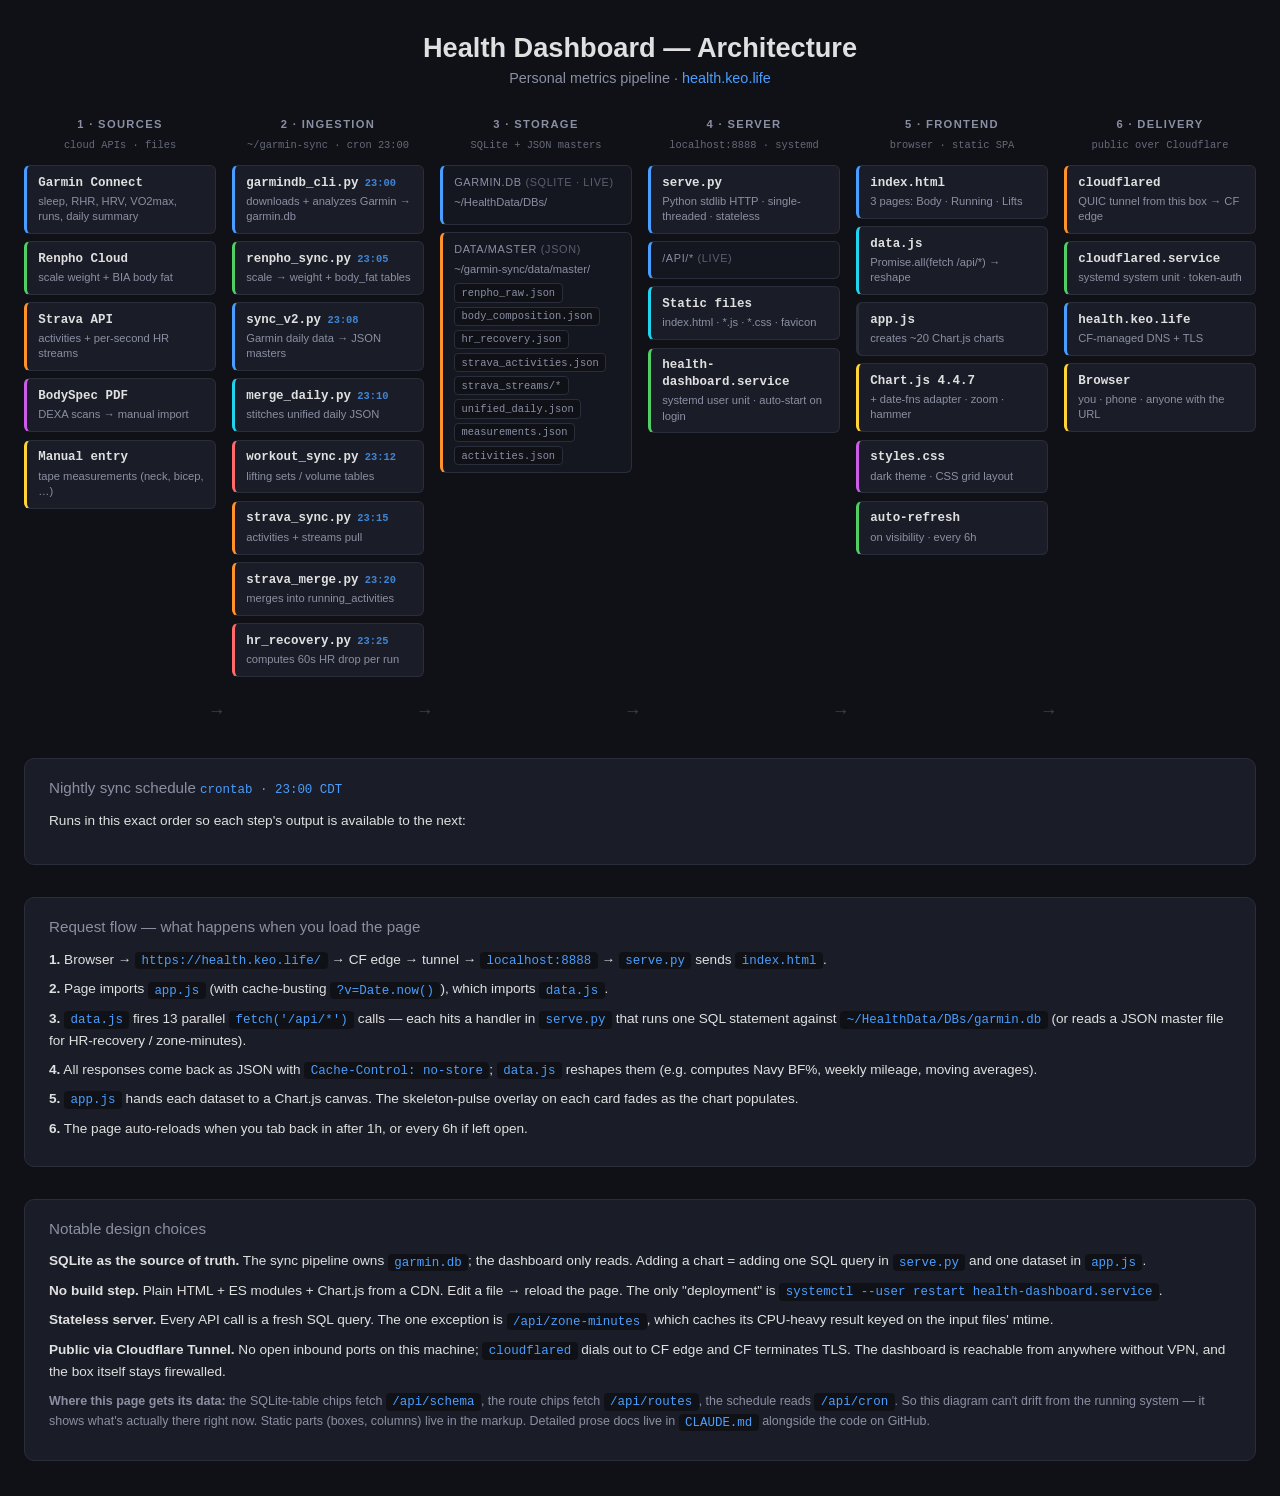
==== architecture.html @ b56cbbe9 "Live architecture page + cross-chart crosshair architecture.html: - DB-tables chip list now fetches " ====
<!DOCTYPE html>
<html lang="en">
<head>
  <meta charset="UTF-8">
  <meta name="viewport" content="width=device-width, initial-scale=1.0">
  <title>Health Dashboard — Architecture</title>
  <link rel="icon" type="image/svg+xml" href="favicon.svg">
  <style>
    :root {
      --bg: #0f1117;
      --card-bg: #1a1d27;
      --card-bg-2: #141720;
      --border: #2a2d3a;
      --text: #e0e0e0;
      --text-muted: #8b8fa3;
      --accent: #4a9eff;
      --green: #51cf66;
      --red: #ff6b6b;
      --yellow: #ffd43b;
      --purple: #cc5de8;
      --orange: #ff922b;
      --cyan: #22d3ee;
    }
    * { margin: 0; padding: 0; box-sizing: border-box; }
    body {
      background: var(--bg);
      color: var(--text);
      font-family: -apple-system, BlinkMacSystemFont, 'Segoe UI', Roboto, sans-serif;
      padding: 2rem 1.5rem 3rem;
      min-height: 100vh;
    }
    header { text-align: center; margin-bottom: 2rem; }
    header h1 { font-size: 1.7rem; font-weight: 600; }
    header .subtitle {
      color: var(--text-muted);
      font-size: 0.9rem;
      margin-top: 0.35rem;
    }
    header a { color: var(--accent); text-decoration: none; }
    header a:hover { text-decoration: underline; }

    /* ── Diagram grid ─────────────────────────────────────── */
    .diagram {
      display: grid;
      grid-template-columns: repeat(6, minmax(0, 1fr));
      gap: 1rem;
      max-width: 1700px;
      margin: 0 auto;
      position: relative;
    }
    .col-title {
      font-size: 0.7rem;
      text-transform: uppercase;
      letter-spacing: 0.12em;
      color: var(--text-muted);
      margin-bottom: 0.6rem;
      text-align: center;
      font-weight: 700;
    }
    .col-subtitle {
      font-size: 0.65rem;
      color: var(--text-muted);
      text-align: center;
      margin-bottom: 0.85rem;
      opacity: 0.7;
      font-family: ui-monospace, SFMono-Regular, Menlo, monospace;
    }
    .col { display: flex; flex-direction: column; gap: 0.45rem; }

    .node {
      background: var(--card-bg);
      border: 1px solid var(--border);
      border-left-width: 3px;
      border-radius: 6px;
      padding: 0.55rem 0.7rem;
      font-size: 0.82rem;
      line-height: 1.35;
      transition: transform 0.15s, border-color 0.15s;
    }
    .node:hover {
      transform: translateY(-1px);
      border-color: var(--accent);
    }
    .node-name {
      font-weight: 600;
      font-family: ui-monospace, SFMono-Regular, Menlo, monospace;
      font-size: 0.78rem;
    }
    .node-desc {
      color: var(--text-muted);
      font-size: 0.7rem;
      margin-top: 0.15rem;
    }
    .node-time {
      display: inline-block;
      color: var(--accent);
      font-size: 0.65rem;
      font-family: ui-monospace, monospace;
      margin-left: 0.4rem;
      opacity: 0.8;
    }

    .node.blue   { border-left-color: var(--accent); }
    .node.green  { border-left-color: var(--green); }
    .node.red    { border-left-color: var(--red); }
    .node.yellow { border-left-color: var(--yellow); }
    .node.purple { border-left-color: var(--purple); }
    .node.orange { border-left-color: var(--orange); }
    .node.cyan   { border-left-color: var(--cyan); }

    .node.cluster {
      background: var(--card-bg-2);
      padding: 0.55rem 0.7rem 0.45rem;
    }
    .cluster-title {
      font-size: 0.68rem;
      color: var(--text-muted);
      text-transform: uppercase;
      letter-spacing: 0.06em;
      margin-bottom: 0.35rem;
    }
    .cluster-items {
      display: flex;
      flex-wrap: wrap;
      gap: 0.25rem;
    }
    .chip {
      background: var(--bg);
      border: 1px solid var(--border);
      color: var(--text-muted);
      border-radius: 4px;
      padding: 0.1rem 0.4rem;
      font-size: 0.65rem;
      font-family: ui-monospace, monospace;
    }

    /* ── Inter-column arrows (decorative) ──────────────────── */
    .arrow-row {
      grid-column: 1 / -1;
      display: grid;
      grid-template-columns: repeat(6, minmax(0, 1fr));
      gap: 1rem;
      margin: 0.5rem 0 0.25rem;
    }
    .arrow {
      display: flex;
      align-items: center;
      justify-content: flex-end;
      color: var(--text-muted);
      font-size: 1.1rem;
      opacity: 0.4;
      margin-right: -0.6rem;
    }

    /* ── Bottom sections ───────────────────────────────────── */
    .section {
      max-width: 1700px;
      margin: 2rem auto 0;
      padding: 1.25rem 1.5rem;
      background: var(--card-bg);
      border: 1px solid var(--border);
      border-radius: 10px;
    }
    .section h2 {
      font-size: 0.95rem;
      color: var(--text-muted);
      font-weight: 500;
      margin-bottom: 0.85rem;
    }
    .section p {
      font-size: 0.85rem;
      color: var(--text);
      line-height: 1.55;
      margin-bottom: 0.45rem;
    }
    .section code {
      background: var(--bg);
      padding: 0.1rem 0.4rem;
      border-radius: 4px;
      font-size: 0.78rem;
      color: var(--accent);
      font-family: ui-monospace, monospace;
    }

    /* ── Schedule timeline ─────────────────────────────────── */
    .timeline {
      display: grid;
      grid-template-columns: repeat(8, minmax(0, 1fr));
      gap: 0.5rem;
      margin-top: 0.5rem;
    }
    .tl-step {
      background: var(--card-bg-2);
      border: 1px solid var(--border);
      border-radius: 6px;
      padding: 0.5rem 0.6rem;
      text-align: center;
    }
    .tl-time {
      font-family: ui-monospace, monospace;
      font-size: 0.75rem;
      color: var(--accent);
      font-weight: 600;
    }
    .tl-name {
      font-family: ui-monospace, monospace;
      font-size: 0.7rem;
      color: var(--text);
      margin-top: 0.15rem;
    }
    .tl-desc {
      font-size: 0.62rem;
      color: var(--text-muted);
      margin-top: 0.2rem;
      line-height: 1.3;
    }

    @media (max-width: 1200px) {
      .diagram { grid-template-columns: repeat(2, 1fr); }
      .arrow-row { display: none; }
      .col-title::before { content: '› '; opacity: 0.5; }
      .timeline { grid-template-columns: repeat(2, 1fr); }
    }
  </style>
</head>
<body>
  <header>
    <h1>Health Dashboard — Architecture</h1>
    <p class="subtitle">Personal metrics pipeline · <a href="https://health.keo.life" target="_blank" rel="noopener">health.keo.life</a></p>
  </header>

  <!-- ── Main flow diagram ──────────────────────────────────────── -->
  <div class="diagram">

    <!-- Col 1: External -->
    <div>
      <div class="col-title">1 · Sources</div>
      <div class="col-subtitle">cloud APIs · files</div>
      <div class="col">
        <div class="node blue">
          <div class="node-name">Garmin Connect</div>
          <div class="node-desc">sleep, RHR, HRV, VO2max, runs, daily summary</div>
        </div>
        <div class="node green">
          <div class="node-name">Renpho Cloud</div>
          <div class="node-desc">scale weight + BIA body fat</div>
        </div>
        <div class="node orange">
          <div class="node-name">Strava API</div>
          <div class="node-desc">activities + per-second HR streams</div>
        </div>
        <div class="node purple">
          <div class="node-name">BodySpec PDF</div>
          <div class="node-desc">DEXA scans → manual import</div>
        </div>
        <div class="node yellow">
          <div class="node-name">Manual entry</div>
          <div class="node-desc">tape measurements (neck, bicep, …)</div>
        </div>
      </div>
    </div>

    <!-- Col 2: Sync -->
    <div>
      <div class="col-title">2 · Ingestion</div>
      <div class="col-subtitle">~/garmin-sync · cron 23:00</div>
      <div class="col">
        <div class="node blue">
          <div class="node-name">garmindb_cli.py<span class="node-time">23:00</span></div>
          <div class="node-desc">downloads + analyzes Garmin → garmin.db</div>
        </div>
        <div class="node green">
          <div class="node-name">renpho_sync.py<span class="node-time">23:05</span></div>
          <div class="node-desc">scale → weight + body_fat tables</div>
        </div>
        <div class="node blue">
          <div class="node-name">sync_v2.py<span class="node-time">23:08</span></div>
          <div class="node-desc">Garmin daily data → JSON masters</div>
        </div>
        <div class="node cyan">
          <div class="node-name">merge_daily.py<span class="node-time">23:10</span></div>
          <div class="node-desc">stitches unified daily JSON</div>
        </div>
        <div class="node red">
          <div class="node-name">workout_sync.py<span class="node-time">23:12</span></div>
          <div class="node-desc">lifting sets / volume tables</div>
        </div>
        <div class="node orange">
          <div class="node-name">strava_sync.py<span class="node-time">23:15</span></div>
          <div class="node-desc">activities + streams pull</div>
        </div>
        <div class="node orange">
          <div class="node-name">strava_merge.py<span class="node-time">23:20</span></div>
          <div class="node-desc">merges into running_activities</div>
        </div>
        <div class="node red">
          <div class="node-name">hr_recovery.py<span class="node-time">23:25</span></div>
          <div class="node-desc">computes 60s HR drop per run</div>
        </div>
      </div>
    </div>

    <!-- Col 3: Storage -->
    <div>
      <div class="col-title">3 · Storage</div>
      <div class="col-subtitle">SQLite + JSON masters</div>
      <div class="col">
        <div class="node blue cluster">
          <div class="cluster-title">garmin.db <span style="opacity:0.6">(SQLite · live)</span></div>
          <div class="node-desc" style="margin-bottom:0.4rem">~/HealthData/DBs/</div>
          <div class="cluster-items" id="dbTablesChips"></div>
        </div>
        <div class="node orange cluster">
          <div class="cluster-title">data/master <span style="opacity:0.6">(JSON)</span></div>
          <div class="node-desc" style="margin-bottom:0.4rem">~/garmin-sync/data/master/</div>
          <div class="cluster-items">
            <span class="chip">renpho_raw.json</span>
            <span class="chip">body_composition.json</span>
            <span class="chip">hr_recovery.json</span>
            <span class="chip">strava_activities.json</span>
            <span class="chip">strava_streams/*</span>
            <span class="chip">unified_daily.json</span>
            <span class="chip">measurements.json</span>
            <span class="chip">activities.json</span>
          </div>
        </div>
      </div>
    </div>

    <!-- Col 4: Server -->
    <div>
      <div class="col-title">4 · Server</div>
      <div class="col-subtitle">localhost:8888 · systemd</div>
      <div class="col">
        <div class="node accent" style="border-left-color: var(--accent)">
          <div class="node-name">serve.py</div>
          <div class="node-desc">Python stdlib HTTP · single-threaded · stateless</div>
        </div>
        <div class="node blue cluster">
          <div class="cluster-title">/api/* <span id="apiRouteCount" style="opacity:0.6">(live)</span></div>
          <div class="cluster-items" id="apiRouteChips"></div>
        </div>
        <div class="node cyan">
          <div class="node-name">Static files</div>
          <div class="node-desc">index.html · *.js · *.css · favicon</div>
        </div>
        <div class="node green">
          <div class="node-name">health-dashboard.service</div>
          <div class="node-desc">systemd user unit · auto-start on login</div>
        </div>
      </div>
    </div>

    <!-- Col 5: Frontend -->
    <div>
      <div class="col-title">5 · Frontend</div>
      <div class="col-subtitle">browser · static SPA</div>
      <div class="col">
        <div class="node blue">
          <div class="node-name">index.html</div>
          <div class="node-desc">3 pages: Body · Running · Lifts</div>
        </div>
        <div class="node cyan">
          <div class="node-name">data.js</div>
          <div class="node-desc">Promise.all(fetch /api/*) → reshape</div>
        </div>
        <div class="node accent">
          <div class="node-name">app.js</div>
          <div class="node-desc">creates ~20 Chart.js charts</div>
        </div>
        <div class="node yellow">
          <div class="node-name">Chart.js 4.4.7</div>
          <div class="node-desc">+ date-fns adapter · zoom · hammer</div>
        </div>
        <div class="node purple">
          <div class="node-name">styles.css</div>
          <div class="node-desc">dark theme · CSS grid layout</div>
        </div>
        <div class="node green">
          <div class="node-name">auto-refresh</div>
          <div class="node-desc">on visibility · every 6h</div>
        </div>
      </div>
    </div>

    <!-- Col 6: Delivery -->
    <div>
      <div class="col-title">6 · Delivery</div>
      <div class="col-subtitle">public over Cloudflare</div>
      <div class="col">
        <div class="node orange">
          <div class="node-name">cloudflared</div>
          <div class="node-desc">QUIC tunnel from this box → CF edge</div>
        </div>
        <div class="node green">
          <div class="node-name">cloudflared.service</div>
          <div class="node-desc">systemd system unit · token-auth</div>
        </div>
        <div class="node blue">
          <div class="node-name">health.keo.life</div>
          <div class="node-desc">CF-managed DNS + TLS</div>
        </div>
        <div class="node yellow">
          <div class="node-name">Browser</div>
          <div class="node-desc">you · phone · anyone with the URL</div>
        </div>
      </div>
    </div>

    <!-- Decorative arrows row (between columns 1-6) -->
    <div class="arrow-row" aria-hidden="true">
      <div class="arrow">→</div>
      <div class="arrow">→</div>
      <div class="arrow">→</div>
      <div class="arrow">→</div>
      <div class="arrow">→</div>
      <div></div>
    </div>
  </div>

  <!-- ── Schedule timeline ──────────────────────────────────────── -->
  <section class="section">
    <h2>Nightly sync schedule <span style="font-family:ui-monospace,monospace;color:var(--accent);font-size:0.78rem">crontab · 23:00 CDT</span></h2>
    <p style="margin-bottom:0.8rem">Runs in this exact order so each step's output is available to the next:</p>
    <div class="timeline" id="cronTimeline"></div>
  </section>

  <!-- ── How a request flows ───────────────────────────────────── -->
  <section class="section">
    <h2>Request flow — what happens when you load the page</h2>
    <p><strong>1.</strong> Browser → <code>https://health.keo.life/</code> → CF edge → tunnel → <code>localhost:8888</code> → <code>serve.py</code> sends <code>index.html</code>.</p>
    <p><strong>2.</strong> Page imports <code>app.js</code> (with cache-busting <code>?v=Date.now()</code>), which imports <code>data.js</code>.</p>
    <p><strong>3.</strong> <code>data.js</code> fires 13 parallel <code>fetch('/api/*')</code> calls — each hits a handler in <code>serve.py</code> that runs one SQL statement against <code>~/HealthData/DBs/garmin.db</code> (or reads a JSON master file for HR-recovery / zone-minutes).</p>
    <p><strong>4.</strong> All responses come back as JSON with <code>Cache-Control: no-store</code>; <code>data.js</code> reshapes them (e.g. computes Navy BF%, weekly mileage, moving averages).</p>
    <p><strong>5.</strong> <code>app.js</code> hands each dataset to a Chart.js canvas. The skeleton-pulse overlay on each card fades as the chart populates.</p>
    <p><strong>6.</strong> The page auto-reloads when you tab back in after 1h, or every 6h if left open.</p>
  </section>

  <!-- ── Key design choices ────────────────────────────────────── -->
  <section class="section">
    <h2>Notable design choices</h2>
    <p><strong>SQLite as the source of truth.</strong> The sync pipeline owns <code>garmin.db</code>; the dashboard only reads. Adding a chart = adding one SQL query in <code>serve.py</code> and one dataset in <code>app.js</code>.</p>
    <p><strong>No build step.</strong> Plain HTML + ES modules + Chart.js from a CDN. Edit a file → reload the page. The only "deployment" is <code>systemctl --user restart health-dashboard.service</code>.</p>
    <p><strong>Stateless server.</strong> Every API call is a fresh SQL query. The one exception is <code>/api/zone-minutes</code>, which caches its CPU-heavy result keyed on the input files' mtime.</p>
    <p><strong>Public via Cloudflare Tunnel.</strong> No open inbound ports on this machine; <code>cloudflared</code> dials out to CF edge and CF terminates TLS. The dashboard is reachable from anywhere without VPN, and the box itself stays firewalled.</p>
    <p style="margin-top:0.6rem;font-size:0.78rem;color:var(--text-muted)"><strong>Where this page gets its data:</strong> the SQLite-table chips fetch <code>/api/schema</code>, the route chips fetch <code>/api/routes</code>, the schedule reads <code>/api/cron</code>. So this diagram can't drift from the running system — it shows what's actually there right now. Static parts (boxes, columns) live in the markup. Detailed prose docs live in <code>CLAUDE.md</code> alongside the code on GitHub.</p>
  </section>

  <script>
    // Hydrate live chip lists from the running server. Falls back silently if
    // any endpoint is unreachable — the page still works as a static diagram.
    async function fetchJSON(url) {
      try {
        const r = await fetch(url);
        if (!r.ok) throw new Error(r.status);
        return await r.json();
      } catch {
        return null;
      }
    }
    function chip(text) {
      const el = document.createElement('span');
      el.className = 'chip';
      el.textContent = text;
      return el;
    }

    (async () => {
      // DB tables
      const schema = await fetchJSON('/api/schema');
      const dbEl = document.getElementById('dbTablesChips');
      if (schema && dbEl) {
        // Filter out internal/empty tables; sort by row interest
        const visible = schema.filter(t =>
          !t.table.startsWith('_') && t.table !== 'attributes' && t.table !== 'files' && t.table !== 'files_view' && t.table !== 'devices' && t.table !== 'device_info' && t.table !== 'device_info_view' && t.table !== 'sleep_events' && t.table !== 'stress'
        );
        visible.forEach(t => dbEl.appendChild(chip(t.table)));
      }

      // API routes
      const routes = await fetchJSON('/api/routes');
      const apiEl = document.getElementById('apiRouteChips');
      const apiCountEl = document.getElementById('apiRouteCount');
      if (routes && apiEl) {
        routes.forEach(r => apiEl.appendChild(chip(r.replace(/^\/api/, ''))));
        if (apiCountEl) apiCountEl.textContent = `(${routes.length} routes · live)`;
      }

      // Cron timeline
      const cron = await fetchJSON('/api/cron');
      const tlEl = document.getElementById('cronTimeline');
      if (cron && tlEl) {
        const friendly = {
          'garmindb_cli.py': 'download + analyze',
          'renpho_sync.py': 'scale → DB',
          'sync_v2.py': 'Garmin → JSON',
          'merge_daily.py': 'unified.json',
          'workout_sync.py': 'lifts → DB',
          'strava_sync.py': 'activities + streams',
          'strava_merge.py': '→ running_activities',
          'hr_recovery.py': '60s drop / run',
          'backup_garmin_db.sh': 'rotating snapshot',
        };
        // CSS targets exactly N columns; recompute for live count.
        tlEl.style.gridTemplateColumns = `repeat(${Math.min(cron.length, 9)}, minmax(0, 1fr))`;
        cron.forEach(job => {
          const step = document.createElement('div');
          step.className = 'tl-step';
          step.innerHTML = `
            <div class="tl-time">${job.time}</div>
            <div class="tl-name">${job.name.replace(/\.(py|sh)$/, '')}</div>
            <div class="tl-desc">${friendly[job.name] || ''}</div>`;
          tlEl.appendChild(step);
        });
      }
    })();
  </script>
</body>
</html>
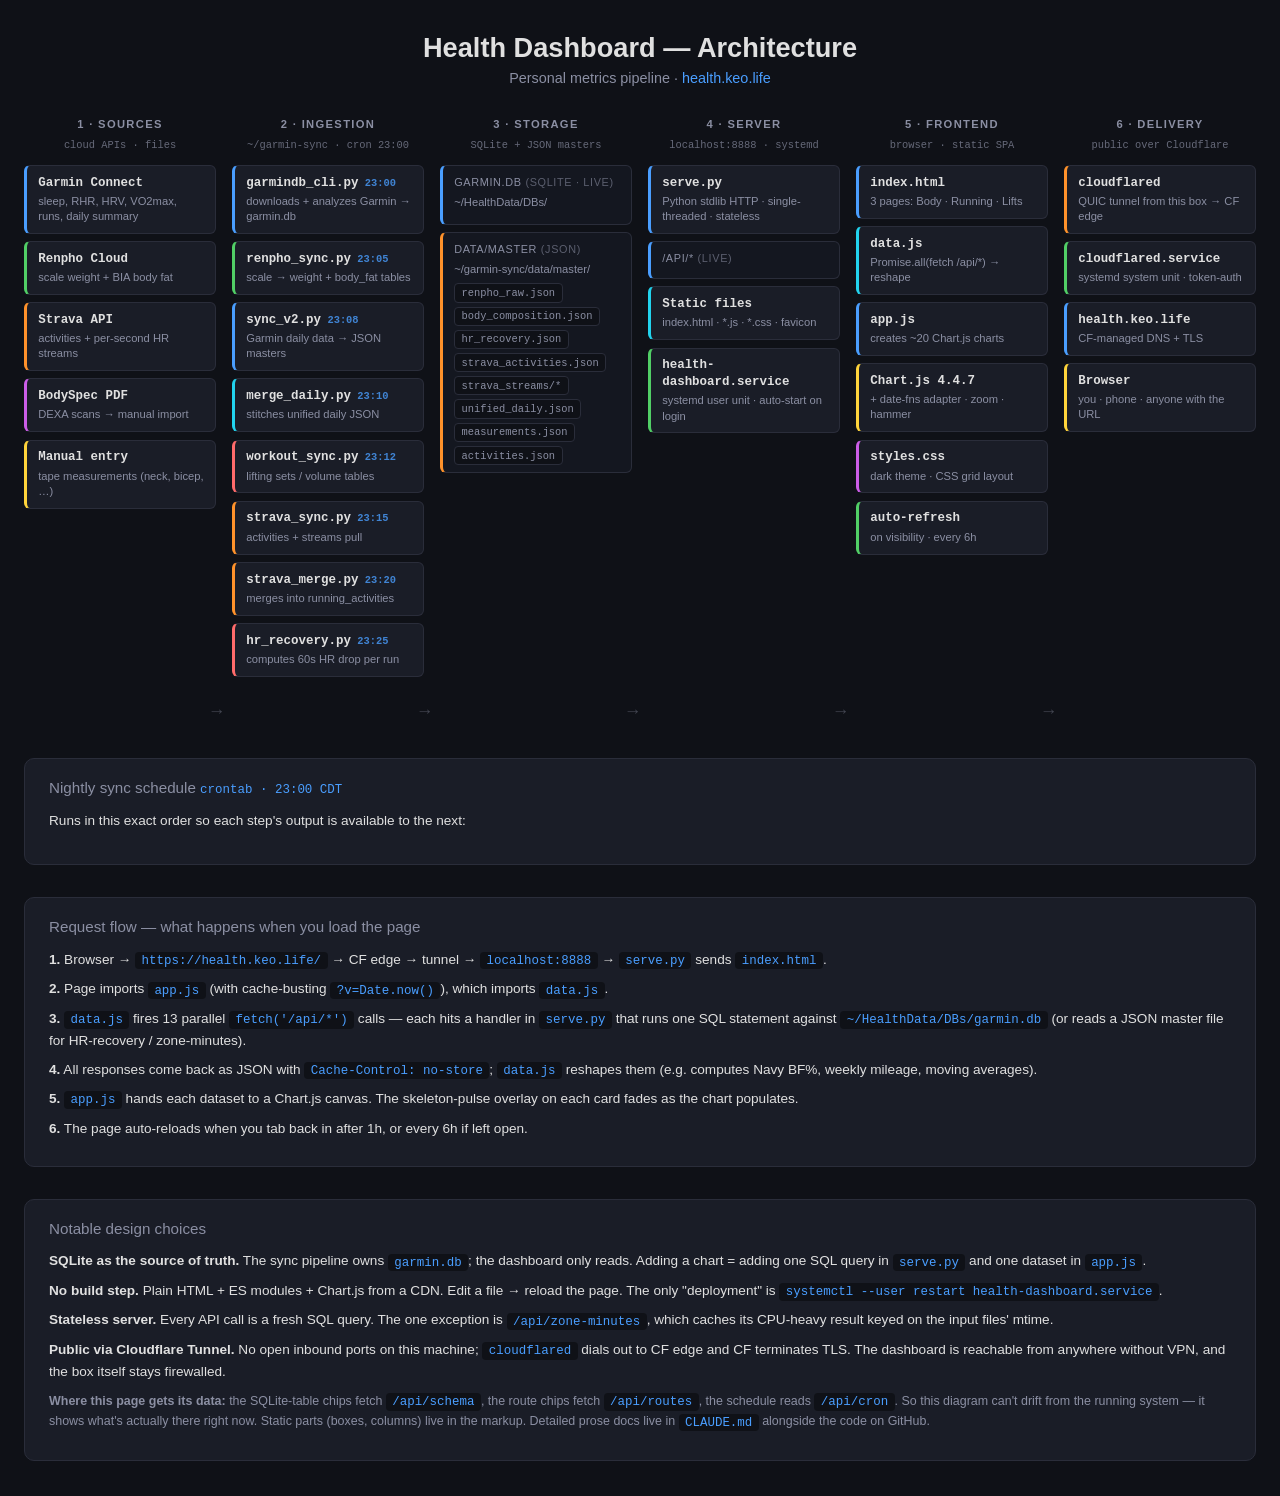
==== commit b946096e: "Markup/CSS nits: nav pre-active, section landmarks, plain module script, mobile skeleton, arch timel" ====
--- a/architecture.html
+++ b/architecture.html
@@ -107,6 +107,7 @@
     .node.purple { border-left-color: var(--purple); }
     .node.orange { border-left-color: var(--orange); }
     .node.cyan   { border-left-color: var(--cyan); }
+    .node.accent { border-left-color: var(--accent); }
 
     .node.cluster {
       background: var(--card-bg-2);
@@ -185,7 +186,7 @@
     /* ── Schedule timeline ─────────────────────────────────── */
     .timeline {
       display: grid;
-      grid-template-columns: repeat(8, minmax(0, 1fr));
+      grid-template-columns: repeat(9, minmax(0, 1fr));
       gap: 0.5rem;
       margin-top: 0.5rem;
     }
@@ -332,7 +333,7 @@
       <div class="col-title">4 · Server</div>
       <div class="col-subtitle">localhost:8888 · systemd</div>
       <div class="col">
-        <div class="node accent" style="border-left-color: var(--accent)">
+        <div class="node accent">
           <div class="node-name">serve.py</div>
           <div class="node-desc">Python stdlib HTTP · single-threaded · stateless</div>
         </div>
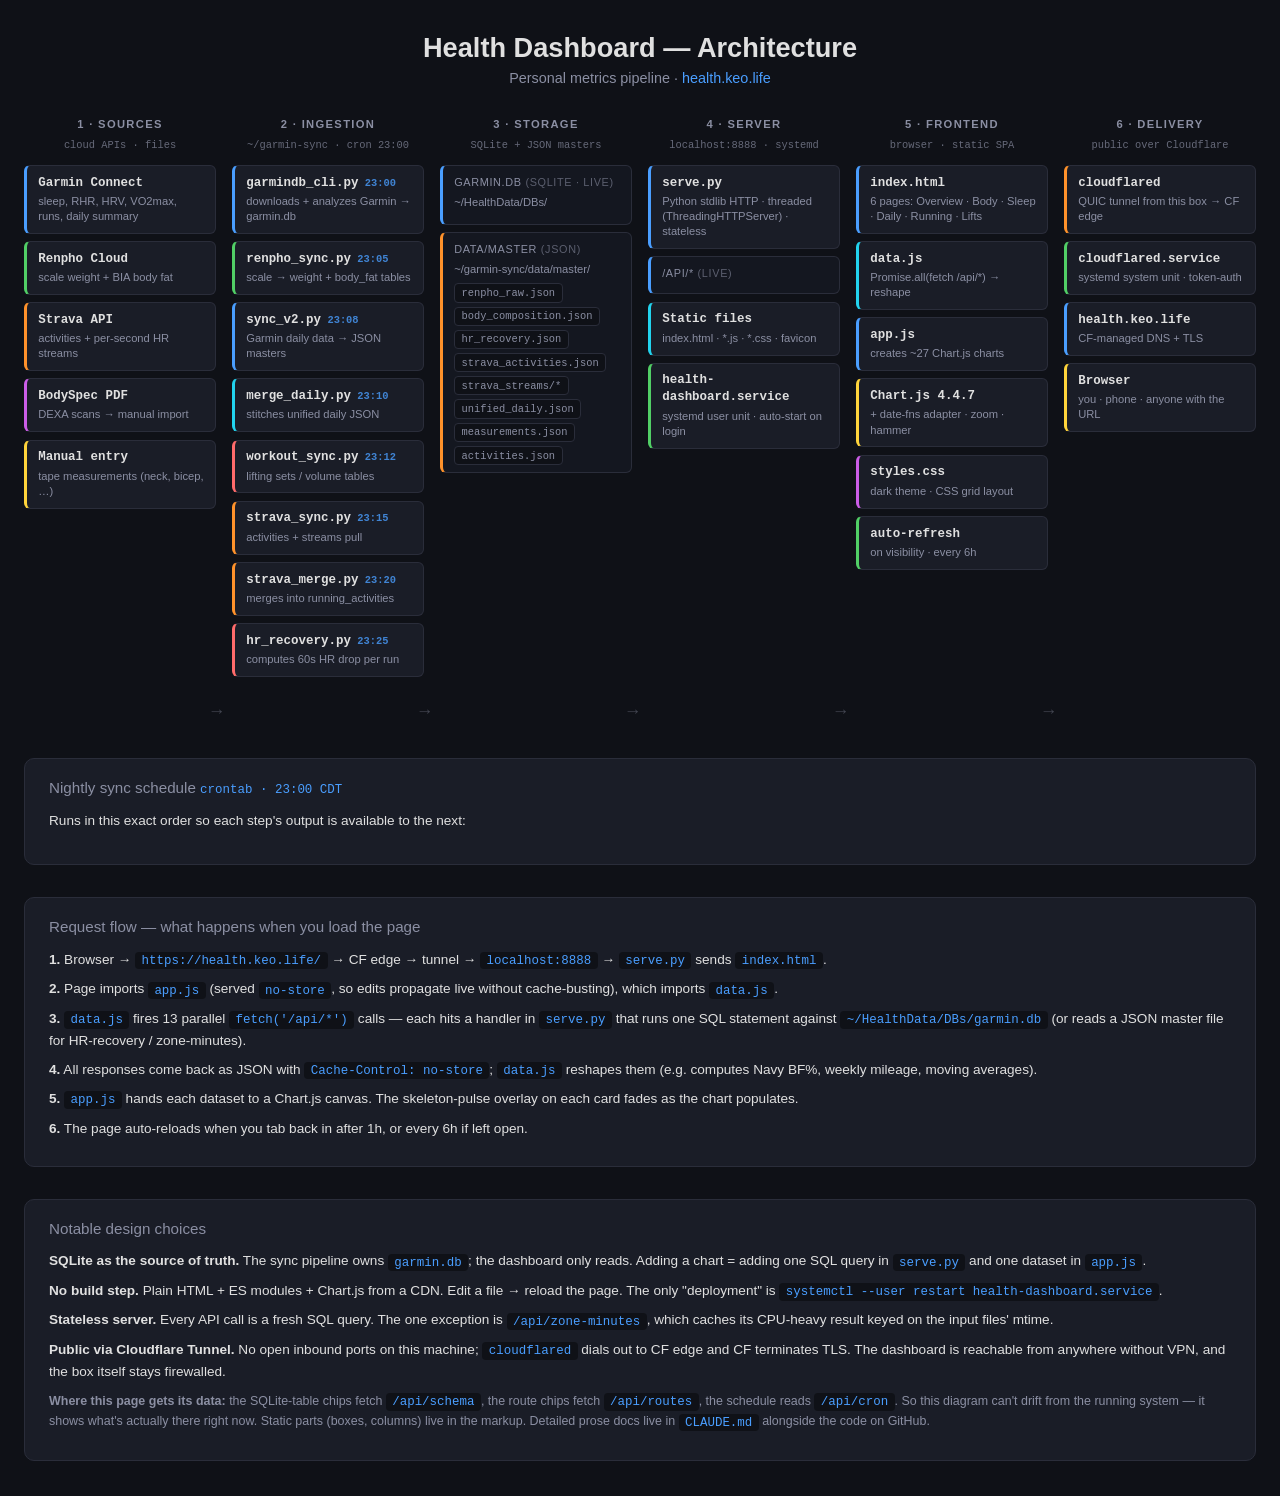
==== commit 1e46c839: "Harden HTTP server + add Sleep/Daily pages (4 new metrics) Security/correctness (from full-codebase " ====
--- a/architecture.html
+++ b/architecture.html
@@ -335,7 +335,7 @@
       <div class="col">
         <div class="node accent">
           <div class="node-name">serve.py</div>
-          <div class="node-desc">Python stdlib HTTP · single-threaded · stateless</div>
+          <div class="node-desc">Python stdlib HTTP · threaded (ThreadingHTTPServer) · stateless</div>
         </div>
         <div class="node blue cluster">
           <div class="cluster-title">/api/* <span id="apiRouteCount" style="opacity:0.6">(live)</span></div>
@@ -359,7 +359,7 @@
       <div class="col">
         <div class="node blue">
           <div class="node-name">index.html</div>
-          <div class="node-desc">3 pages: Body · Running · Lifts</div>
+          <div class="node-desc">6 pages: Overview · Body · Sleep · Daily · Running · Lifts</div>
         </div>
         <div class="node cyan">
           <div class="node-name">data.js</div>
@@ -367,7 +367,7 @@
         </div>
         <div class="node accent">
           <div class="node-name">app.js</div>
-          <div class="node-desc">creates ~20 Chart.js charts</div>
+          <div class="node-desc">creates ~27 Chart.js charts</div>
         </div>
         <div class="node yellow">
           <div class="node-name">Chart.js 4.4.7</div>
@@ -430,7 +430,7 @@
   <section class="section">
     <h2>Request flow — what happens when you load the page</h2>
     <p><strong>1.</strong> Browser → <code>https://health.keo.life/</code> → CF edge → tunnel → <code>localhost:8888</code> → <code>serve.py</code> sends <code>index.html</code>.</p>
-    <p><strong>2.</strong> Page imports <code>app.js</code> (with cache-busting <code>?v=Date.now()</code>), which imports <code>data.js</code>.</p>
+    <p><strong>2.</strong> Page imports <code>app.js</code> (served <code>no-store</code>, so edits propagate live without cache-busting), which imports <code>data.js</code>.</p>
     <p><strong>3.</strong> <code>data.js</code> fires 13 parallel <code>fetch('/api/*')</code> calls — each hits a handler in <code>serve.py</code> that runs one SQL statement against <code>~/HealthData/DBs/garmin.db</code> (or reads a JSON master file for HR-recovery / zone-minutes).</p>
     <p><strong>4.</strong> All responses come back as JSON with <code>Cache-Control: no-store</code>; <code>data.js</code> reshapes them (e.g. computes Navy BF%, weekly mileage, moving averages).</p>
     <p><strong>5.</strong> <code>app.js</code> hands each dataset to a Chart.js canvas. The skeleton-pulse overlay on each card fades as the chart populates.</p>
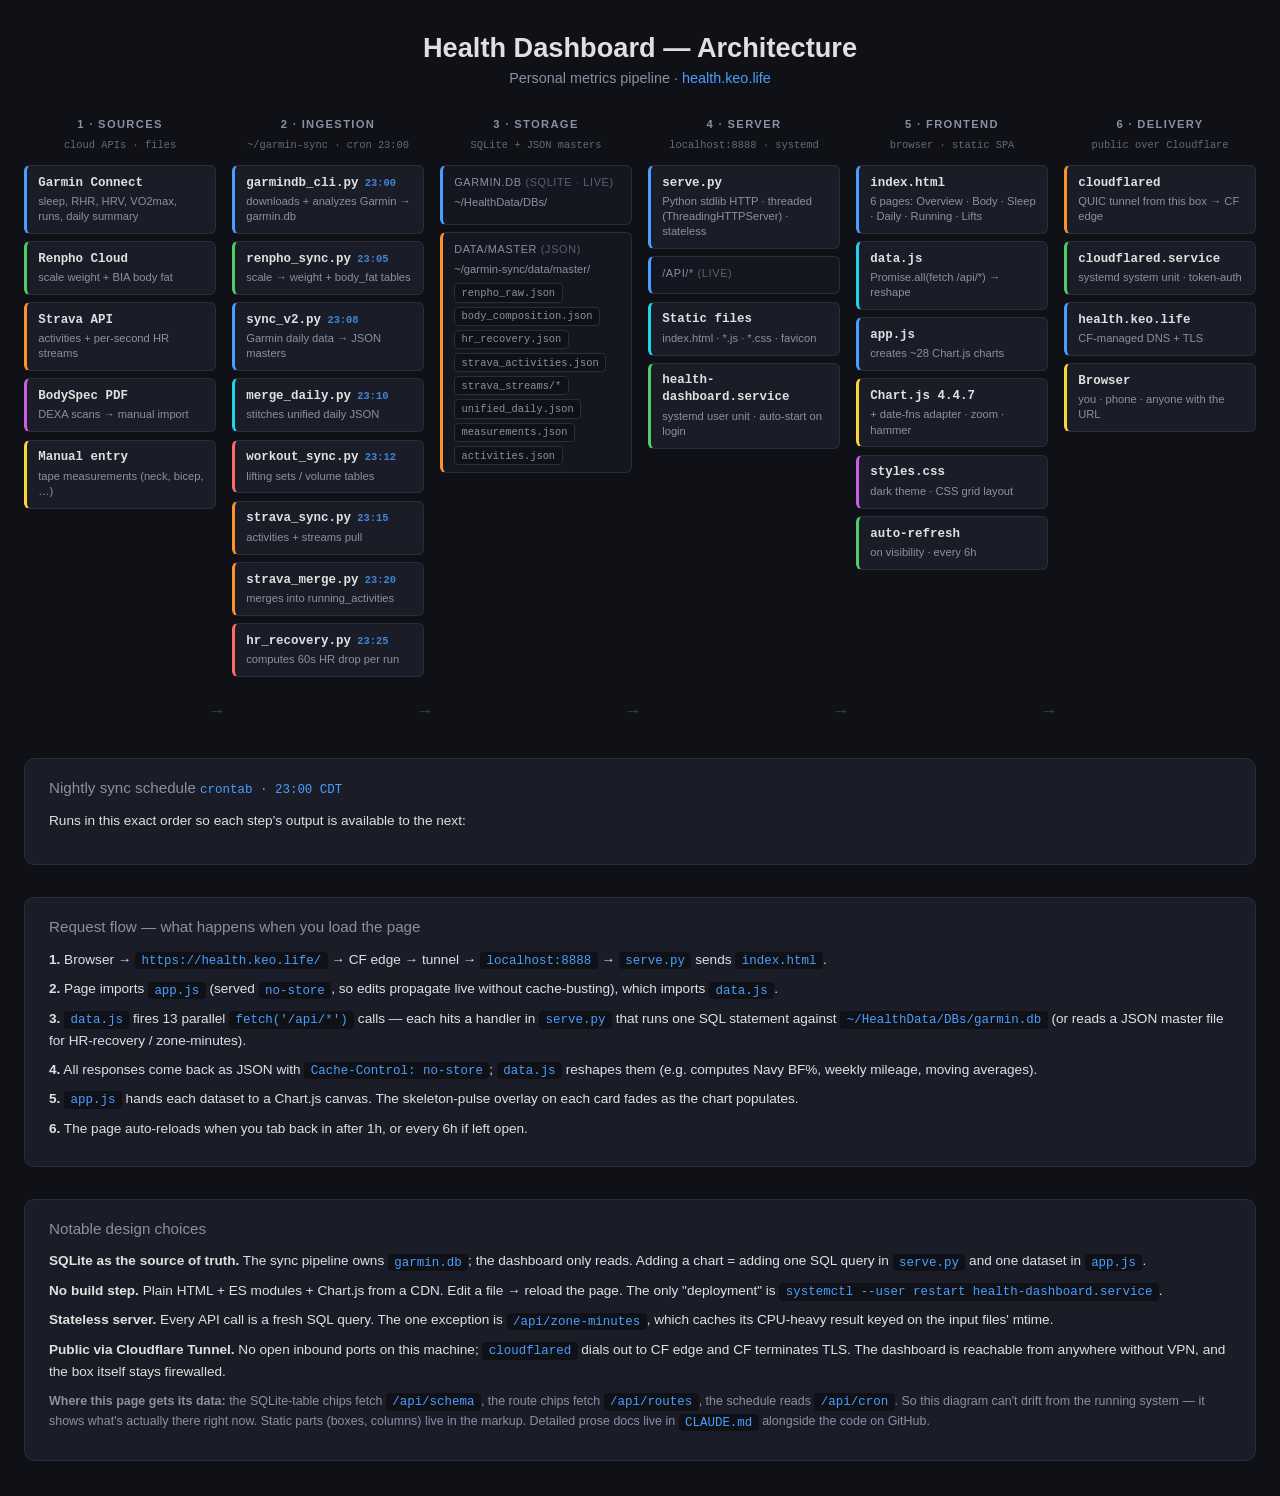
==== commit cab1bb99: "Add Lactate Threshold chart + KPI (Garmin LT HR & pace trend) New /api/lactate-threshold reads the n" ====
--- a/architecture.html
+++ b/architecture.html
@@ -367,7 +367,7 @@
         </div>
         <div class="node accent">
           <div class="node-name">app.js</div>
-          <div class="node-desc">creates ~27 Chart.js charts</div>
+          <div class="node-desc">creates ~28 Chart.js charts</div>
         </div>
         <div class="node yellow">
           <div class="node-name">Chart.js 4.4.7</div>
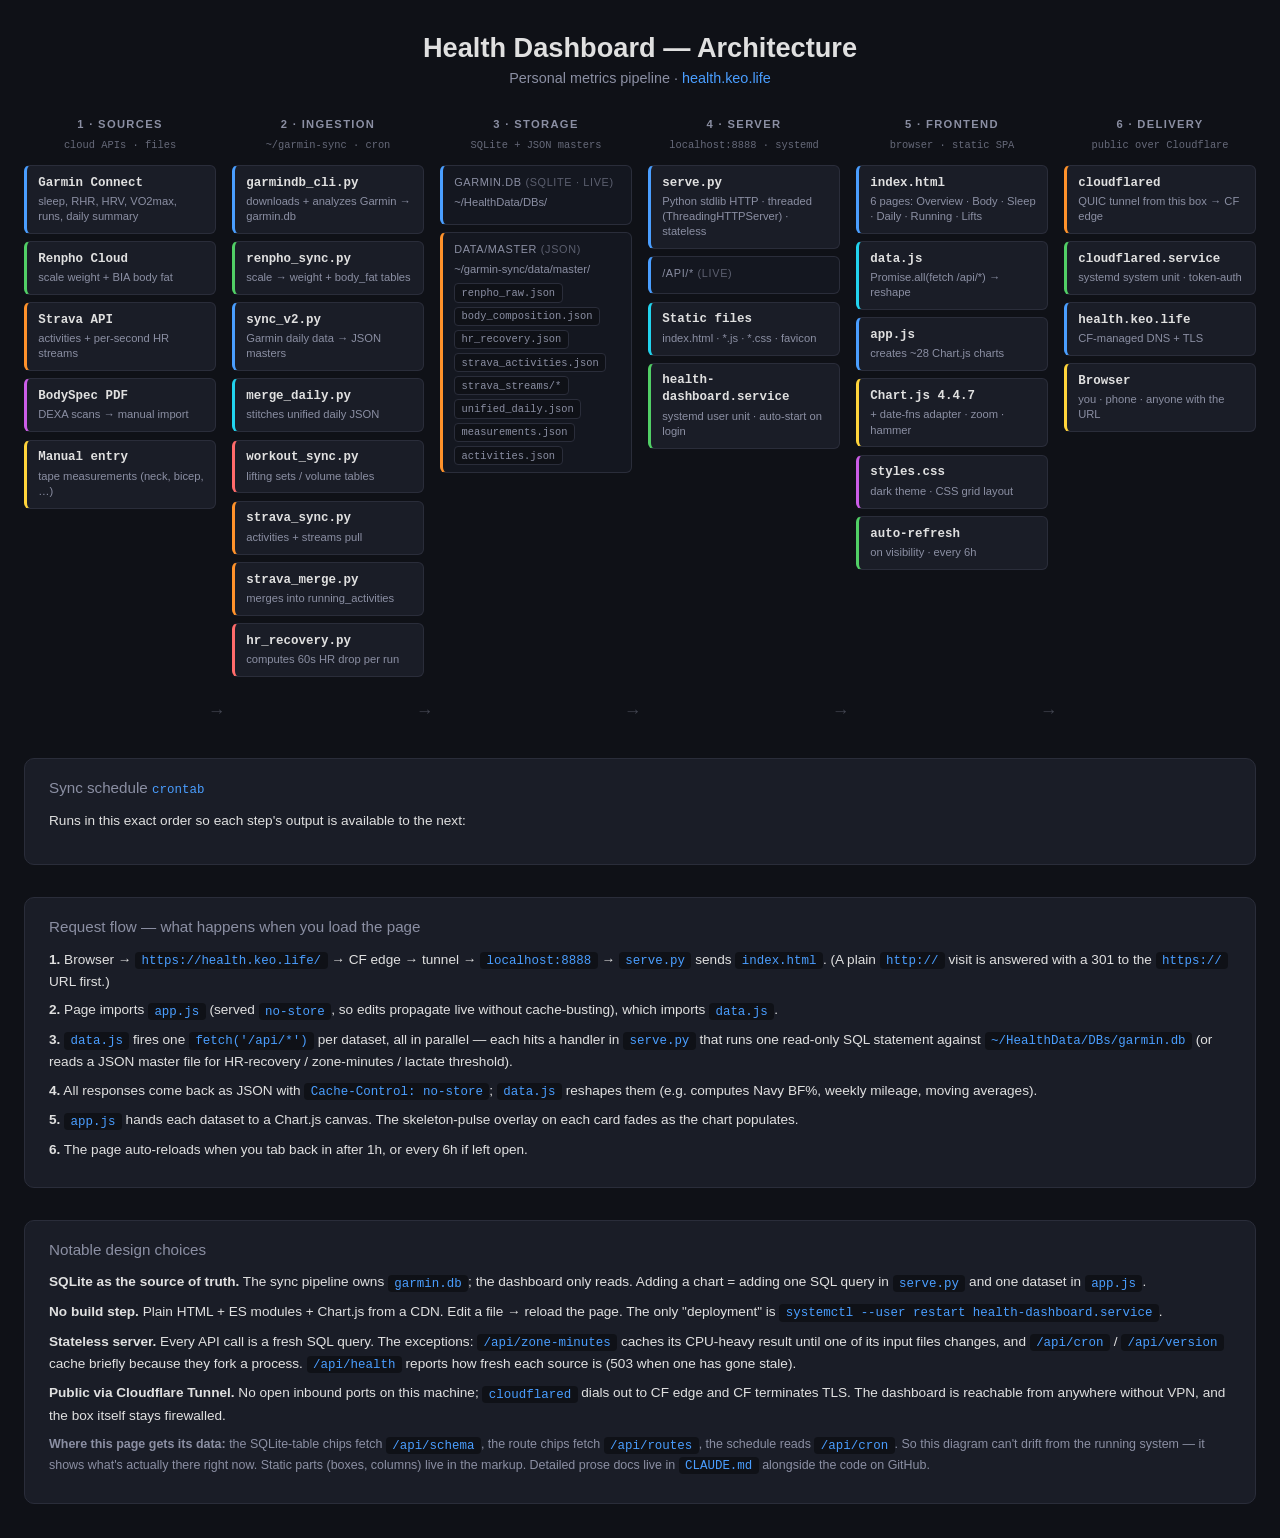
==== commit d5160605: "Harden server: read-only DB, HTTPS redirect, CSP, /api/health, data fixes serve.py - Open garmin.db " ====
--- a/architecture.html
+++ b/architecture.html
@@ -264,38 +264,39 @@
     <!-- Col 2: Sync -->
     <div>
       <div class="col-title">2 · Ingestion</div>
-      <div class="col-subtitle">~/garmin-sync · cron 23:00</div>
+      <div class="col-subtitle">~/garmin-sync · <span id="cronStart">cron</span></div>
+      <!-- Start times are filled in live from /api/cron (see script), keyed by data-job. -->
       <div class="col">
         <div class="node blue">
-          <div class="node-name">garmindb_cli.py<span class="node-time">23:00</span></div>
+          <div class="node-name">garmindb_cli.py<span class="node-time" data-job="garmindb_cli"></span></div>
           <div class="node-desc">downloads + analyzes Garmin → garmin.db</div>
         </div>
         <div class="node green">
-          <div class="node-name">renpho_sync.py<span class="node-time">23:05</span></div>
+          <div class="node-name">renpho_sync.py<span class="node-time" data-job="renpho_sync"></span></div>
           <div class="node-desc">scale → weight + body_fat tables</div>
         </div>
         <div class="node blue">
-          <div class="node-name">sync_v2.py<span class="node-time">23:08</span></div>
+          <div class="node-name">sync_v2.py<span class="node-time" data-job="sync_v2"></span></div>
           <div class="node-desc">Garmin daily data → JSON masters</div>
         </div>
         <div class="node cyan">
-          <div class="node-name">merge_daily.py<span class="node-time">23:10</span></div>
+          <div class="node-name">merge_daily.py<span class="node-time" data-job="merge_daily"></span></div>
           <div class="node-desc">stitches unified daily JSON</div>
         </div>
         <div class="node red">
-          <div class="node-name">workout_sync.py<span class="node-time">23:12</span></div>
+          <div class="node-name">workout_sync.py<span class="node-time" data-job="workout_sync"></span></div>
           <div class="node-desc">lifting sets / volume tables</div>
         </div>
         <div class="node orange">
-          <div class="node-name">strava_sync.py<span class="node-time">23:15</span></div>
+          <div class="node-name">strava_sync.py<span class="node-time" data-job="strava_sync"></span></div>
           <div class="node-desc">activities + streams pull</div>
         </div>
         <div class="node orange">
-          <div class="node-name">strava_merge.py<span class="node-time">23:20</span></div>
+          <div class="node-name">strava_merge.py<span class="node-time" data-job="strava_merge"></span></div>
           <div class="node-desc">merges into running_activities</div>
         </div>
         <div class="node red">
-          <div class="node-name">hr_recovery.py<span class="node-time">23:25</span></div>
+          <div class="node-name">hr_recovery.py<span class="node-time" data-job="hr_recovery"></span></div>
           <div class="node-desc">computes 60s HR drop per run</div>
         </div>
       </div>
@@ -421,17 +422,18 @@
 
   <!-- ── Schedule timeline ──────────────────────────────────────── -->
   <section class="section">
-    <h2>Nightly sync schedule <span style="font-family:ui-monospace,monospace;color:var(--accent);font-size:0.78rem">crontab · 23:00 CDT</span></h2>
+    <h2>Sync schedule <span id="cronWhen" style="font-family:ui-monospace,monospace;color:var(--accent);font-size:0.78rem">crontab</span></h2>
     <p style="margin-bottom:0.8rem">Runs in this exact order so each step's output is available to the next:</p>
     <div class="timeline" id="cronTimeline"></div>
+    <p id="timerNote" style="margin-top:0.8rem;font-size:0.78rem;color:var(--text-muted)" hidden></p>
   </section>
 
   <!-- ── How a request flows ───────────────────────────────────── -->
   <section class="section">
     <h2>Request flow — what happens when you load the page</h2>
-    <p><strong>1.</strong> Browser → <code>https://health.keo.life/</code> → CF edge → tunnel → <code>localhost:8888</code> → <code>serve.py</code> sends <code>index.html</code>.</p>
+    <p><strong>1.</strong> Browser → <code>https://health.keo.life/</code> → CF edge → tunnel → <code>localhost:8888</code> → <code>serve.py</code> sends <code>index.html</code>. (A plain <code>http://</code> visit is answered with a 301 to the <code>https://</code> URL first.)</p>
     <p><strong>2.</strong> Page imports <code>app.js</code> (served <code>no-store</code>, so edits propagate live without cache-busting), which imports <code>data.js</code>.</p>
-    <p><strong>3.</strong> <code>data.js</code> fires 13 parallel <code>fetch('/api/*')</code> calls — each hits a handler in <code>serve.py</code> that runs one SQL statement against <code>~/HealthData/DBs/garmin.db</code> (or reads a JSON master file for HR-recovery / zone-minutes).</p>
+    <p><strong>3.</strong> <code>data.js</code> fires one <code>fetch('/api/*')</code> per dataset, all in parallel — each hits a handler in <code>serve.py</code> that runs one read-only SQL statement against <code>~/HealthData/DBs/garmin.db</code> (or reads a JSON master file for HR-recovery / zone-minutes / lactate threshold).</p>
     <p><strong>4.</strong> All responses come back as JSON with <code>Cache-Control: no-store</code>; <code>data.js</code> reshapes them (e.g. computes Navy BF%, weekly mileage, moving averages).</p>
     <p><strong>5.</strong> <code>app.js</code> hands each dataset to a Chart.js canvas. The skeleton-pulse overlay on each card fades as the chart populates.</p>
     <p><strong>6.</strong> The page auto-reloads when you tab back in after 1h, or every 6h if left open.</p>
@@ -442,7 +444,7 @@
     <h2>Notable design choices</h2>
     <p><strong>SQLite as the source of truth.</strong> The sync pipeline owns <code>garmin.db</code>; the dashboard only reads. Adding a chart = adding one SQL query in <code>serve.py</code> and one dataset in <code>app.js</code>.</p>
     <p><strong>No build step.</strong> Plain HTML + ES modules + Chart.js from a CDN. Edit a file → reload the page. The only "deployment" is <code>systemctl --user restart health-dashboard.service</code>.</p>
-    <p><strong>Stateless server.</strong> Every API call is a fresh SQL query. The one exception is <code>/api/zone-minutes</code>, which caches its CPU-heavy result keyed on the input files' mtime.</p>
+    <p><strong>Stateless server.</strong> Every API call is a fresh SQL query. The exceptions: <code>/api/zone-minutes</code> caches its CPU-heavy result until one of its input files changes, and <code>/api/cron</code> / <code>/api/version</code> cache briefly because they fork a process. <code>/api/health</code> reports how fresh each source is (503 when one has gone stale).</p>
     <p><strong>Public via Cloudflare Tunnel.</strong> No open inbound ports on this machine; <code>cloudflared</code> dials out to CF edge and CF terminates TLS. The dashboard is reachable from anywhere without VPN, and the box itself stays firewalled.</p>
     <p style="margin-top:0.6rem;font-size:0.78rem;color:var(--text-muted)"><strong>Where this page gets its data:</strong> the SQLite-table chips fetch <code>/api/schema</code>, the route chips fetch <code>/api/routes</code>, the schedule reads <code>/api/cron</code>. So this diagram can't drift from the running system — it shows what's actually there right now. Static parts (boxes, columns) live in the markup. Detailed prose docs live in <code>CLAUDE.md</code> alongside the code on GitHub.</p>
   </section>
@@ -487,32 +489,67 @@
         if (apiCountEl) apiCountEl.textContent = `(${routes.length} routes · live)`;
       }
 
-      // Cron timeline
+      // Sync schedule. /api/cron returns [{time, name}] in run order. Entries
+      // expanded from the pipeline script also carry {via, step, steps}: they
+      // share one cron start time and run back-to-back. The systemd timer's
+      // runs are tagged via: 'garmin-sync.timer'.
       const cron = await fetchJSON('/api/cron');
       const tlEl = document.getElementById('cronTimeline');
       if (cron && tlEl) {
         const friendly = {
-          'garmindb_cli.py': 'download + analyze',
-          'renpho_sync.py': 'scale → DB',
-          'sync_v2.py': 'Garmin → JSON',
-          'merge_daily.py': 'unified.json',
-          'workout_sync.py': 'lifts → DB',
-          'strava_sync.py': 'activities + streams',
-          'strava_merge.py': '→ running_activities',
-          'hr_recovery.py': '60s drop / run',
-          'backup_garmin_db.sh': 'rotating snapshot',
+          garmindb_cli: 'download + analyze',
+          renpho_sync: 'scale → DB',
+          sync_v2: 'Garmin → JSON',
+          merge_daily: 'unified.json',
+          workout_sync: 'lifts → DB',
+          strava_sync: 'activities + streams',
+          strava_merge: '→ running_activities',
+          hr_recovery: '60s drop / run',
+          backup_garmin_db: 'rotating snapshot',
         };
+        // An entry is named after its script file (garmindb_cli.py) or, for a
+        // pipeline step, a shorter step name (garmindb) — resolve either one.
+        const base = name => name.replace(/\.(py|sh)$/, '');
+        const jobKey = name => {
+          const n = base(name), keys = Object.keys(friendly);
+          return keys.find(k => k === n) || keys.find(k => k.startsWith(n) || n.startsWith(k));
+        };
+        // Only a pipeline's first step starts on the clock; the rest follow it.
+        const when = job => job.step > 1 ? `→ ${job.step}/${job.steps}`
+          : job.step ? `${job.time} · 1/${job.steps}` : job.time;
+        const div = (cls, text) => {
+          const el = document.createElement('div');
+          el.className = cls;
+          el.textContent = text;
+          return el;
+        };
+
+        const timers = cron.filter(j => (j.via || '').endsWith('.timer'));
+        const jobs = cron.filter(j => !timers.includes(j));
         // CSS targets exactly N columns; recompute for live count.
-        tlEl.style.gridTemplateColumns = `repeat(${Math.min(cron.length, 9)}, minmax(0, 1fr))`;
-        cron.forEach(job => {
-          const step = document.createElement('div');
-          step.className = 'tl-step';
-          step.innerHTML = `
-            <div class="tl-time">${job.time}</div>
-            <div class="tl-name">${job.name.replace(/\.(py|sh)$/, '')}</div>
-            <div class="tl-desc">${friendly[job.name] || ''}</div>`;
+        tlEl.style.gridTemplateColumns = `repeat(${Math.max(1, Math.min(jobs.length, 9))}, minmax(0, 1fr))`;
+        jobs.forEach(job => {
+          const step = div('tl-step', '');
+          step.append(div('tl-time', when(job)), div('tl-name', base(job.name)),
+                      div('tl-desc', friendly[jobKey(job.name)] || ''));
           tlEl.appendChild(step);
+          // Same label on the matching Ingestion node, if the diagram has one.
+          const node = document.querySelector(`.node-time[data-job="${jobKey(job.name)}"]`);
+          if (node && !node.textContent) node.textContent = when(job);
         });
+
+        if (jobs.length) {
+          const pipeline = jobs.find(j => j.step)?.via;
+          const start = `cron ${jobs[0].time}`;
+          document.getElementById('cronStart').textContent = start;
+          document.getElementById('cronWhen').textContent =
+            `${start}${pipeline ? ` · ${pipeline}, ${jobs.filter(j => j.step).length} steps in sequence` : ''} · server local time`;
+        }
+        if (timers.length) {
+          const note = document.getElementById('timerNote');
+          note.textContent = `Also: ${timers[0].via} (systemd user timer) runs ${base(timers[0].name)} at ${timers.map(t => t.time).join(' and ')}.`;
+          note.hidden = false;
+        }
       }
     })();
   </script>
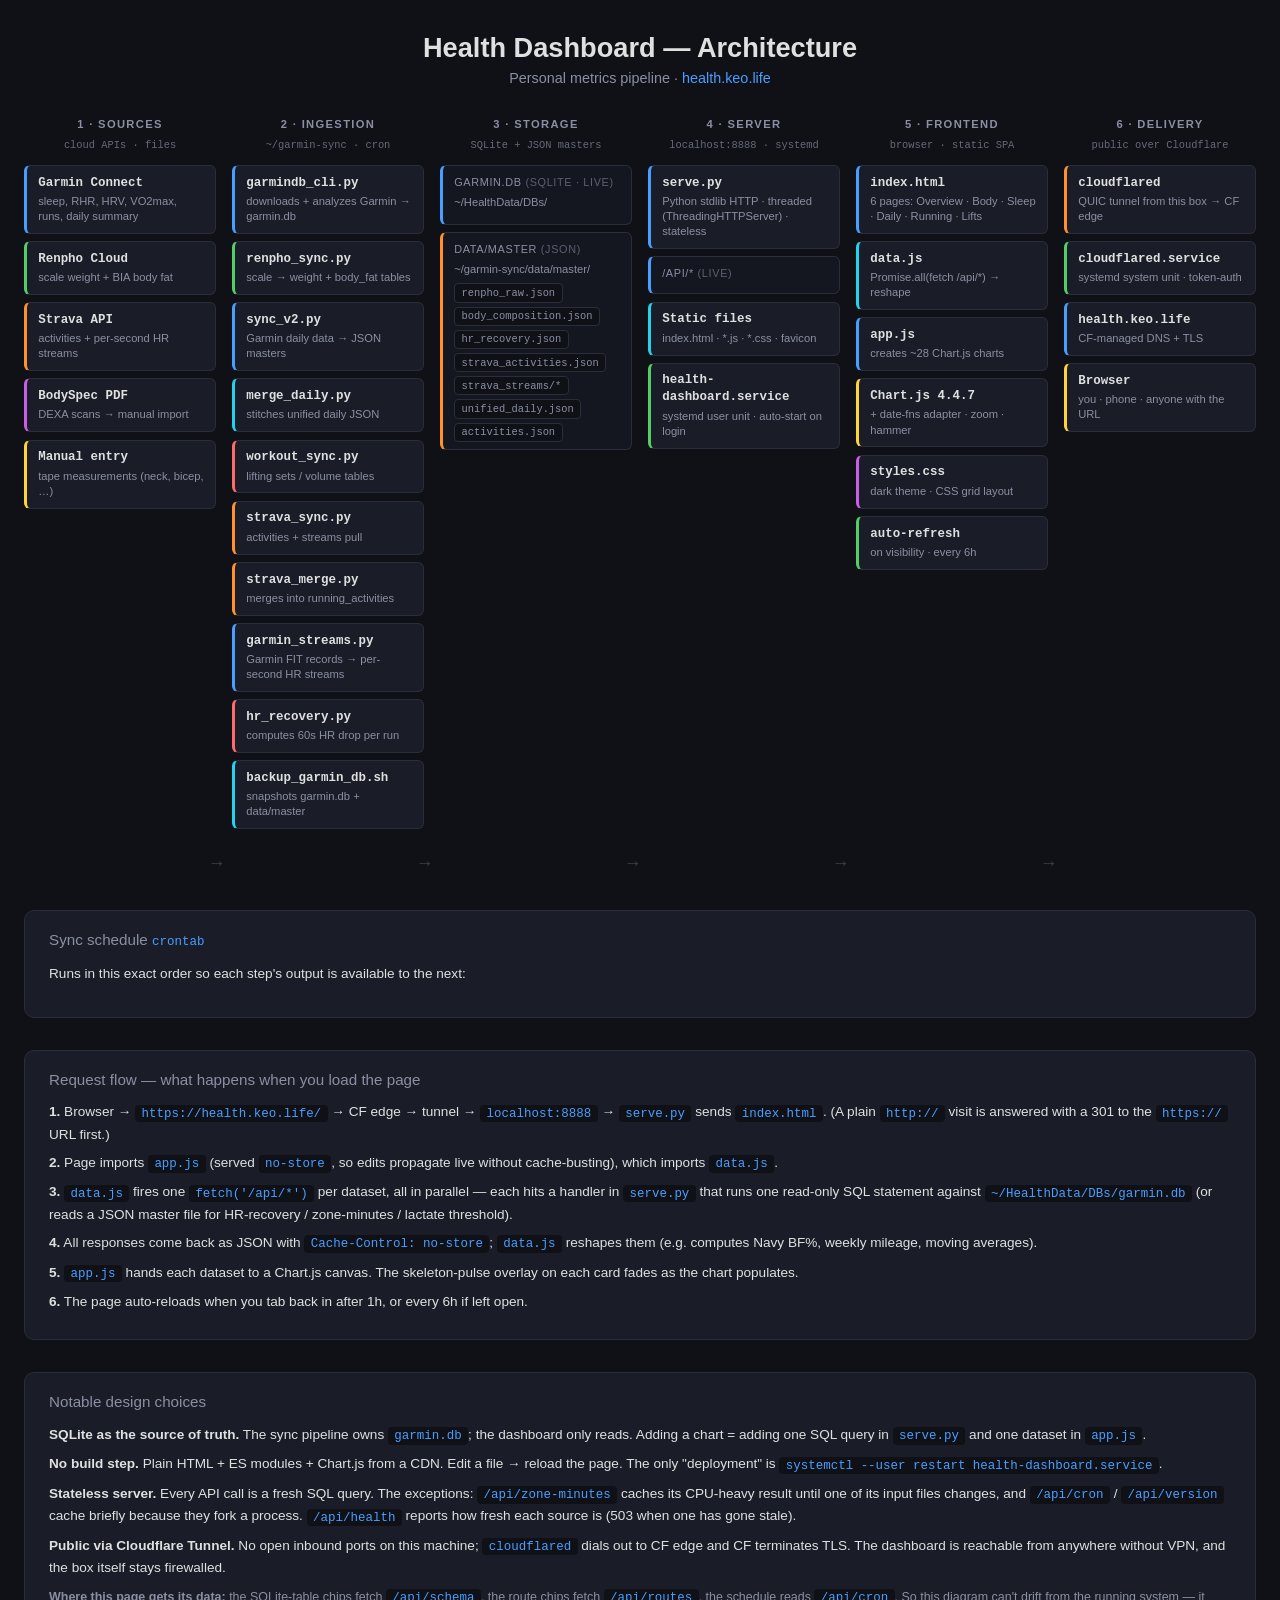
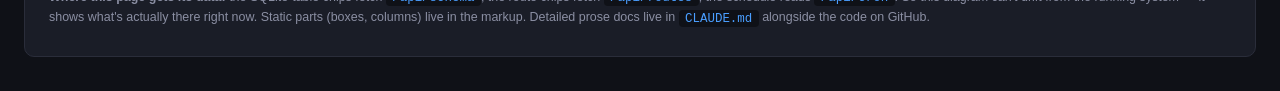
==== commit 74d09b76: "Verifier follow-ups: chip clear of expand button, architecture nodes, doc gaps - freshness chip no l" ====
--- a/architecture.html
+++ b/architecture.html
@@ -295,9 +295,17 @@
           <div class="node-name">strava_merge.py<span class="node-time" data-job="strava_merge"></span></div>
           <div class="node-desc">merges into running_activities</div>
         </div>
+        <div class="node blue">
+          <div class="node-name">garmin_streams.py<span class="node-time" data-job="garmin_streams"></span></div>
+          <div class="node-desc">Garmin FIT records → per-second HR streams</div>
+        </div>
         <div class="node red">
           <div class="node-name">hr_recovery.py<span class="node-time" data-job="hr_recovery"></span></div>
           <div class="node-desc">computes 60s HR drop per run</div>
+        </div>
+        <div class="node cyan">
+          <div class="node-name">backup_garmin_db.sh<span class="node-time" data-job="backup_garmin_db"></span></div>
+          <div class="node-desc">snapshots garmin.db + data/master</div>
         </div>
       </div>
     </div>
@@ -322,7 +330,6 @@
             <span class="chip">strava_activities.json</span>
             <span class="chip">strava_streams/*</span>
             <span class="chip">unified_daily.json</span>
-            <span class="chip">measurements.json</span>
             <span class="chip">activities.json</span>
           </div>
         </div>
@@ -504,6 +511,7 @@
           workout_sync: 'lifts → DB',
           strava_sync: 'activities + streams',
           strava_merge: '→ running_activities',
+          garmin_streams: 'FIT → HR streams',
           hr_recovery: '60s drop / run',
           backup_garmin_db: 'rotating snapshot',
         };
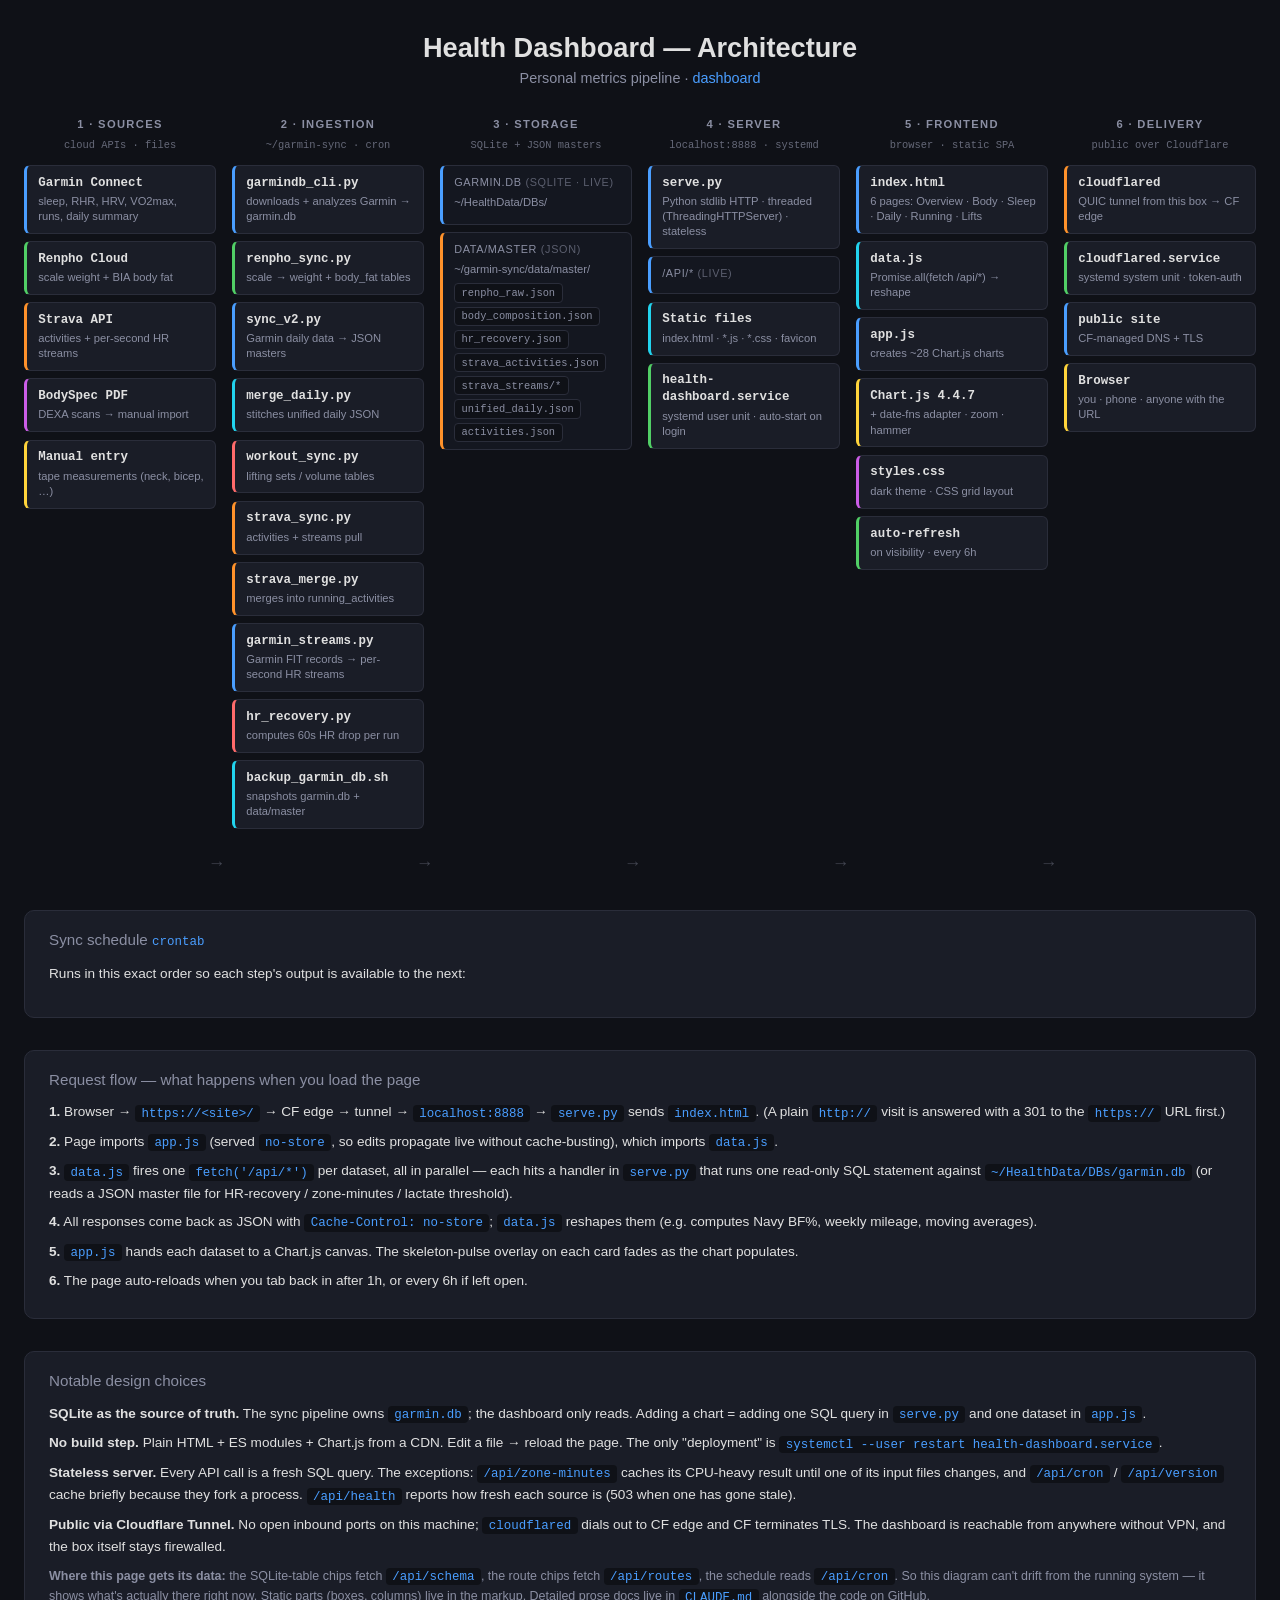
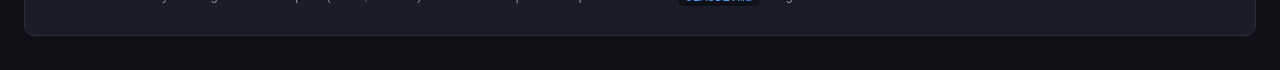
==== commit 4618d2dc: "Move personal details to git-ignored files; fit lift y-axes to working sets" ====
--- a/architecture.html
+++ b/architecture.html
@@ -227,7 +227,7 @@
 <body>
   <header>
     <h1>Health Dashboard — Architecture</h1>
-    <p class="subtitle">Personal metrics pipeline · <a href="https://health.keo.life" target="_blank" rel="noopener">health.keo.life</a></p>
+    <p class="subtitle">Personal metrics pipeline · <a href="/">dashboard</a></p>
   </header>
 
   <!-- ── Main flow diagram ──────────────────────────────────────── -->
@@ -406,7 +406,7 @@
           <div class="node-desc">systemd system unit · token-auth</div>
         </div>
         <div class="node blue">
-          <div class="node-name">health.keo.life</div>
+          <div class="node-name">public site</div>
           <div class="node-desc">CF-managed DNS + TLS</div>
         </div>
         <div class="node yellow">
@@ -438,7 +438,7 @@
   <!-- ── How a request flows ───────────────────────────────────── -->
   <section class="section">
     <h2>Request flow — what happens when you load the page</h2>
-    <p><strong>1.</strong> Browser → <code>https://health.keo.life/</code> → CF edge → tunnel → <code>localhost:8888</code> → <code>serve.py</code> sends <code>index.html</code>. (A plain <code>http://</code> visit is answered with a 301 to the <code>https://</code> URL first.)</p>
+    <p><strong>1.</strong> Browser → <code>https://&lt;site&gt;/</code> → CF edge → tunnel → <code>localhost:8888</code> → <code>serve.py</code> sends <code>index.html</code>. (A plain <code>http://</code> visit is answered with a 301 to the <code>https://</code> URL first.)</p>
     <p><strong>2.</strong> Page imports <code>app.js</code> (served <code>no-store</code>, so edits propagate live without cache-busting), which imports <code>data.js</code>.</p>
     <p><strong>3.</strong> <code>data.js</code> fires one <code>fetch('/api/*')</code> per dataset, all in parallel — each hits a handler in <code>serve.py</code> that runs one read-only SQL statement against <code>~/HealthData/DBs/garmin.db</code> (or reads a JSON master file for HR-recovery / zone-minutes / lactate threshold).</p>
     <p><strong>4.</strong> All responses come back as JSON with <code>Cache-Control: no-store</code>; <code>data.js</code> reshapes them (e.g. computes Navy BF%, weekly mileage, moving averages).</p>
@@ -555,7 +555,8 @@
         }
         if (timers.length) {
           const note = document.getElementById('timerNote');
-          note.textContent = `Also: ${timers[0].via} (systemd user timer) runs ${base(timers[0].name)} at ${timers.map(t => t.time).join(' and ')}.`;
+          const uniq = xs => [...new Set(xs)];
+          note.textContent = `Also: ${timers[0].via} (systemd user timer) runs ${uniq(timers.map(t => base(t.name))).join(' then ')} at ${uniq(timers.map(t => t.time)).join(' and ')}.`;
           note.hidden = false;
         }
       }
